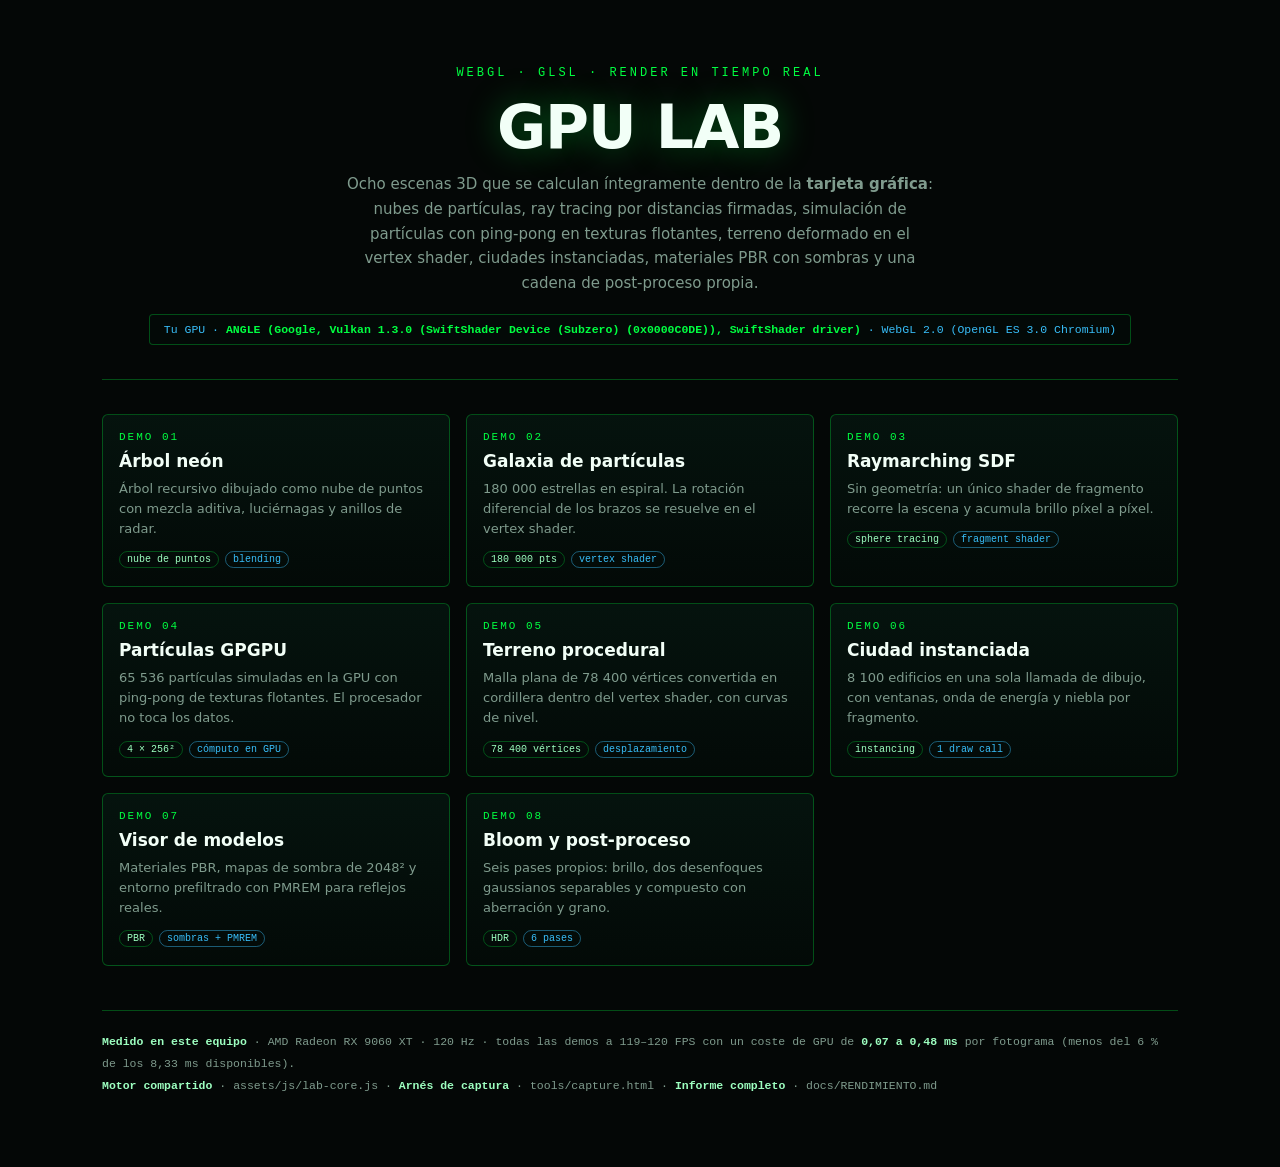
==== index.html @ 4da95eee "GPU LAB: laboratorio de animaciones y modelos 3D en tiempo real sobre GPU Ocho demos con WebGL 2 y G" ====
<!DOCTYPE html>
<html lang="es">
<head>
<meta charset="utf-8">
<meta name="viewport" content="width=device-width, initial-scale=1">
<title>GPU LAB · animaciones y modelos 3D en tiempo real</title>
<link rel="stylesheet" href="assets/css/lab.css">
</head>
<body>
<div class="wrap">

  <header class="hero">
    <div class="kicker">WEBGL · GLSL · RENDER EN TIEMPO REAL</div>
    <h1>GPU LAB</h1>
    <p>
      Ocho escenas 3D que se calculan íntegramente dentro de la <b>tarjeta gráfica</b>:
      nubes de partículas, ray tracing por distancias firmadas, simulación de partículas
      con ping-pong en texturas flotantes, terreno deformado en el vertex shader, ciudades
      instanciadas, materiales PBR con sombras y una cadena de post-proceso propia.
    </p>
    <div class="gpu-line" id="gpu-line">detectando la tarjeta gráfica…</div>
  </header>

  <section class="grid">

    <a class="card" href="demos/01-arbol-neon/index.html">
      <div class="n">DEMO 01</div>
      <h3>Árbol neón</h3>
      <p>Árbol recursivo dibujado como nube de puntos con mezcla aditiva, luciérnagas y anillos de radar.</p>
      <div class="tags"><span>nube de puntos</span><span class="gpu">blending</span></div>
    </a>

    <a class="card" href="demos/02-galaxia-particulas/index.html">
      <div class="n">DEMO 02</div>
      <h3>Galaxia de partículas</h3>
      <p>180 000 estrellas en espiral. La rotación diferencial de los brazos se resuelve en el vertex shader.</p>
      <div class="tags"><span>180 000 pts</span><span class="gpu">vertex shader</span></div>
    </a>

    <a class="card" href="demos/03-raymarching/index.html">
      <div class="n">DEMO 03</div>
      <h3>Raymarching SDF</h3>
      <p>Sin geometría: un único shader de fragmento recorre la escena y acumula brillo píxel a píxel.</p>
      <div class="tags"><span>sphere tracing</span><span class="gpu">fragment shader</span></div>
    </a>

    <a class="card" href="demos/04-gpgpu-particulas/index.html">
      <div class="n">DEMO 04</div>
      <h3>Partículas GPGPU</h3>
      <p>65 536 partículas simuladas en la GPU con ping-pong de texturas flotantes. El procesador no toca los datos.</p>
      <div class="tags"><span>4 × 256²</span><span class="gpu">cómputo en GPU</span></div>
    </a>

    <a class="card" href="demos/05-terreno-procedural/index.html">
      <div class="n">DEMO 05</div>
      <h3>Terreno procedural</h3>
      <p>Malla plana de 78 400 vértices convertida en cordillera dentro del vertex shader, con curvas de nivel.</p>
      <div class="tags"><span>78 400 vértices</span><span class="gpu">desplazamiento</span></div>
    </a>

    <a class="card" href="demos/06-ciudad-instanciada/index.html">
      <div class="n">DEMO 06</div>
      <h3>Ciudad instanciada</h3>
      <p>8 100 edificios en una sola llamada de dibujo, con ventanas, onda de energía y niebla por fragmento.</p>
      <div class="tags"><span>instancing</span><span class="gpu">1 draw call</span></div>
    </a>

    <a class="card" href="demos/07-visor-modelos/index.html">
      <div class="n">DEMO 07</div>
      <h3>Visor de modelos</h3>
      <p>Materiales PBR, mapas de sombra de 2048² y entorno prefiltrado con PMREM para reflejos reales.</p>
      <div class="tags"><span>PBR</span><span class="gpu">sombras + PMREM</span></div>
    </a>

    <a class="card" href="demos/08-postproceso-bloom/index.html">
      <div class="n">DEMO 08</div>
      <h3>Bloom y post-proceso</h3>
      <p>Seis pases propios: brillo, dos desenfoques gaussianos separables y compuesto con aberración y grano.</p>
      <div class="tags"><span>HDR</span><span class="gpu">6 pases</span></div>
    </a>

  </section>

  <div class="foot-note">
    <b>Medido en este equipo</b> · AMD Radeon RX 9060 XT · 120 Hz · todas las demos a 119–120 FPS
    con un coste de GPU de <b>0,07 a 0,48 ms</b> por fotograma (menos del 6 % de los 8,33 ms disponibles).<br>
    <b>Motor compartido</b> · <code>assets/js/lab-core.js</code> ·
    <b>Arnés de captura</b> · <code>tools/capture.html</code> ·
    <b>Informe completo</b> · <code>docs/RENDIMIENTO.md</code>
  </div>

</div>

<script src="vendor/three.min.js"></script>
<script>
/* Detecta la tarjeta gráfica real y la muestra en la portada. */
(function () {
  const el = document.getElementById('gpu-line');
  try {
    const gl = document.createElement('canvas').getContext('webgl2') ||
               document.createElement('canvas').getContext('webgl');
    if (!gl) { el.textContent = 'WebGL no disponible en este navegador'; return; }
    const ext = gl.getExtension('WEBGL_debug_renderer_info');
    const nombre = ext ? gl.getParameter(ext.UNMASKED_RENDERER_WEBGL) : gl.getParameter(gl.RENDERER);
    const ver = gl.getParameter(gl.VERSION);
    const timer = !!gl.getExtension('EXT_disjoint_timer_query_webgl2');
    el.innerHTML = 'Tu GPU · <b style="color:#00ff41">' + nombre + '</b> · ' +
                   ver + (timer ? ' · cronómetro de GPU disponible' : '');
  } catch (e) {
    el.textContent = 'no se pudo leer la tarjeta gráfica';
  }
})();
</script>
</body>
</html>
---- assets/css/lab.css ----
/* =====================================================================
   GPU LAB — hoja de estilo compartida
   Paleta: verde neón #00FF41 · azul #38BDF8 · fondo #040706
   ===================================================================== */
:root {
  --green: #00ff41;
  --green-dim: rgba(0, 255, 65, 0.55);
  --mint: #9dffc0;
  --blue: #38bdf8;
  --bg: #040706;
  --panel: rgba(4, 12, 9, 0.72);
  --line: rgba(0, 255, 65, 0.28);
  --text: #cfe9dc;
  --muted: #7f9b8d;
  --mono: Consolas, "Cascadia Mono", "Courier New", monospace;
  --sans: "Segoe UI", Inter, system-ui, Arial, sans-serif;
}

* { box-sizing: border-box; }

html, body {
  margin: 0;
  padding: 0;
  background: var(--bg);
  color: var(--text);
  font-family: var(--sans);
  -webkit-font-smoothing: antialiased;
}

body.demo { overflow: hidden; }

/* ------------------------------------------------ lienzo y capas ------ */
#view {
  position: fixed;
  inset: 0;
  width: 100%;
  height: 100%;
  display: block;
}

.overlay {
  position: fixed;
  inset: 0;
  pointer-events: none;
  z-index: 2;
}

.overlay > * { pointer-events: auto; }

/* ------------------------------------------------ panel de título ----- */
.tag {
  position: absolute;
  top: 22px;
  left: 24px;
  max-width: min(46ch, 52vw);
  padding: 14px 18px 15px;
  border: 1px solid var(--line);
  border-left: 2px solid var(--green);
  border-radius: 4px;
  background: var(--panel);
  backdrop-filter: blur(6px);
}

.tag .num {
  font-family: var(--mono);
  font-size: 11px;
  letter-spacing: 2px;
  color: var(--green);
  opacity: 0.85;
}

.tag h1 {
  margin: 6px 0 6px;
  font-size: clamp(20px, 2.4vw, 30px);
  line-height: 1.1;
  font-weight: 800;
  color: #f2fff7;
  text-shadow: 0 0 18px rgba(0, 255, 65, 0.45);
}

.tag p {
  margin: 0;
  font-size: 13px;
  line-height: 1.5;
  color: var(--muted);
}

.tag b { color: var(--mint); font-weight: 600; }

/* ------------------------------------------------ HUD ------------- */
.hud {
  position: absolute;
  top: 22px;
  right: 24px;
  min-width: 232px;
  padding: 12px 14px;
  border: 1px solid var(--line);
  border-radius: 4px;
  background: var(--panel);
  backdrop-filter: blur(6px);
  font-family: var(--mono);
  font-size: 11.5px;
  line-height: 1.75;
  color: var(--text);
}

.hud .row { display: flex; justify-content: space-between; gap: 14px; }
.hud .k { color: var(--muted); }
.hud .v { color: var(--mint); }
.hud .v.hot { color: var(--green); text-shadow: 0 0 10px rgba(0, 255, 65, 0.5); }
.hud .gpu {
  margin-top: 8px;
  padding-top: 8px;
  border-top: 1px dashed var(--line);
  font-size: 10.5px;
  color: var(--blue);
  word-break: break-word;
}
.hud .gpu span { color: var(--muted); }

/* ------------------------------------------------ pie ------------- */
.foot {
  position: absolute;
  left: 24px;
  bottom: 20px;
  display: flex;
  align-items: center;
  gap: 14px;
  font-family: var(--mono);
  font-size: 11px;
  color: var(--muted);
}

.foot a {
  color: var(--green);
  text-decoration: none;
  border-bottom: 1px solid rgba(0, 255, 65, 0.35);
}

.foot a:hover { color: #fff; border-bottom-color: #fff; }

.pill {
  padding: 3px 9px;
  border: 1px solid var(--line);
  border-radius: 100px;
  background: rgba(0, 255, 65, 0.05);
}

/* ------------------------------------------------ índice ------------- */
.wrap {
  max-width: 1120px;
  margin: 0 auto;
  padding: 46px 22px 70px;
}

.hero {
  text-align: center;
  padding: 20px 0 34px;
  border-bottom: 1px solid var(--line);
}

.hero .kicker {
  font-family: var(--mono);
  font-size: 12px;
  letter-spacing: 3px;
  color: var(--green);
}

.hero h1 {
  margin: 12px 0 10px;
  font-size: clamp(34px, 6vw, 60px);
  font-weight: 800;
  letter-spacing: -1px;
  color: #f2fff7;
  text-shadow: 0 0 34px rgba(0, 255, 65, 0.35);
}

.hero p {
  max-width: 62ch;
  margin: 0 auto;
  color: var(--muted);
  font-size: 15px;
  line-height: 1.65;
}

.hero .gpu-line {
  margin-top: 18px;
  display: inline-block;
  padding: 8px 14px;
  border: 1px solid var(--line);
  border-radius: 4px;
  background: var(--panel);
  font-family: var(--mono);
  font-size: 11.5px;
  color: var(--blue);
}

.grid {
  display: grid;
  grid-template-columns: repeat(auto-fill, minmax(268px, 1fr));
  gap: 16px;
  margin-top: 34px;
}

.card {
  display: block;
  padding: 16px 16px 18px;
  border: 1px solid var(--line);
  border-radius: 6px;
  background: linear-gradient(180deg, rgba(6, 26, 18, 0.65), rgba(3, 12, 8, 0.65));
  text-decoration: none;
  color: inherit;
  transition: border-color 0.18s, transform 0.18s, box-shadow 0.18s;
}

.card:hover {
  border-color: var(--green);
  transform: translateY(-3px);
  box-shadow: 0 10px 30px rgba(0, 255, 65, 0.12);
}

.card .n {
  font-family: var(--mono);
  font-size: 11px;
  letter-spacing: 2px;
  color: var(--green);
}

.card h3 {
  margin: 8px 0 8px;
  font-size: 17px;
  color: #f2fff7;
}

.card p {
  margin: 0;
  font-size: 13px;
  line-height: 1.55;
  color: var(--muted);
}

.card .tags {
  margin-top: 12px;
  display: flex;
  flex-wrap: wrap;
  gap: 6px;
}

.card .tags span {
  font-family: var(--mono);
  font-size: 10px;
  padding: 2px 7px;
  border: 1px solid var(--line);
  border-radius: 100px;
  color: var(--mint);
}

.card .tags span.gpu {
  color: var(--blue);
  border-color: rgba(56, 189, 248, 0.45);
}

.foot-note {
  margin-top: 44px;
  padding-top: 20px;
  border-top: 1px solid var(--line);
  font-family: var(--mono);
  font-size: 11.5px;
  color: var(--muted);
  line-height: 1.9;
}

.foot-note b { color: var(--mint); }

@media (max-width: 720px) {
  .hud { display: none; }
  .tag { max-width: 78vw; }
}
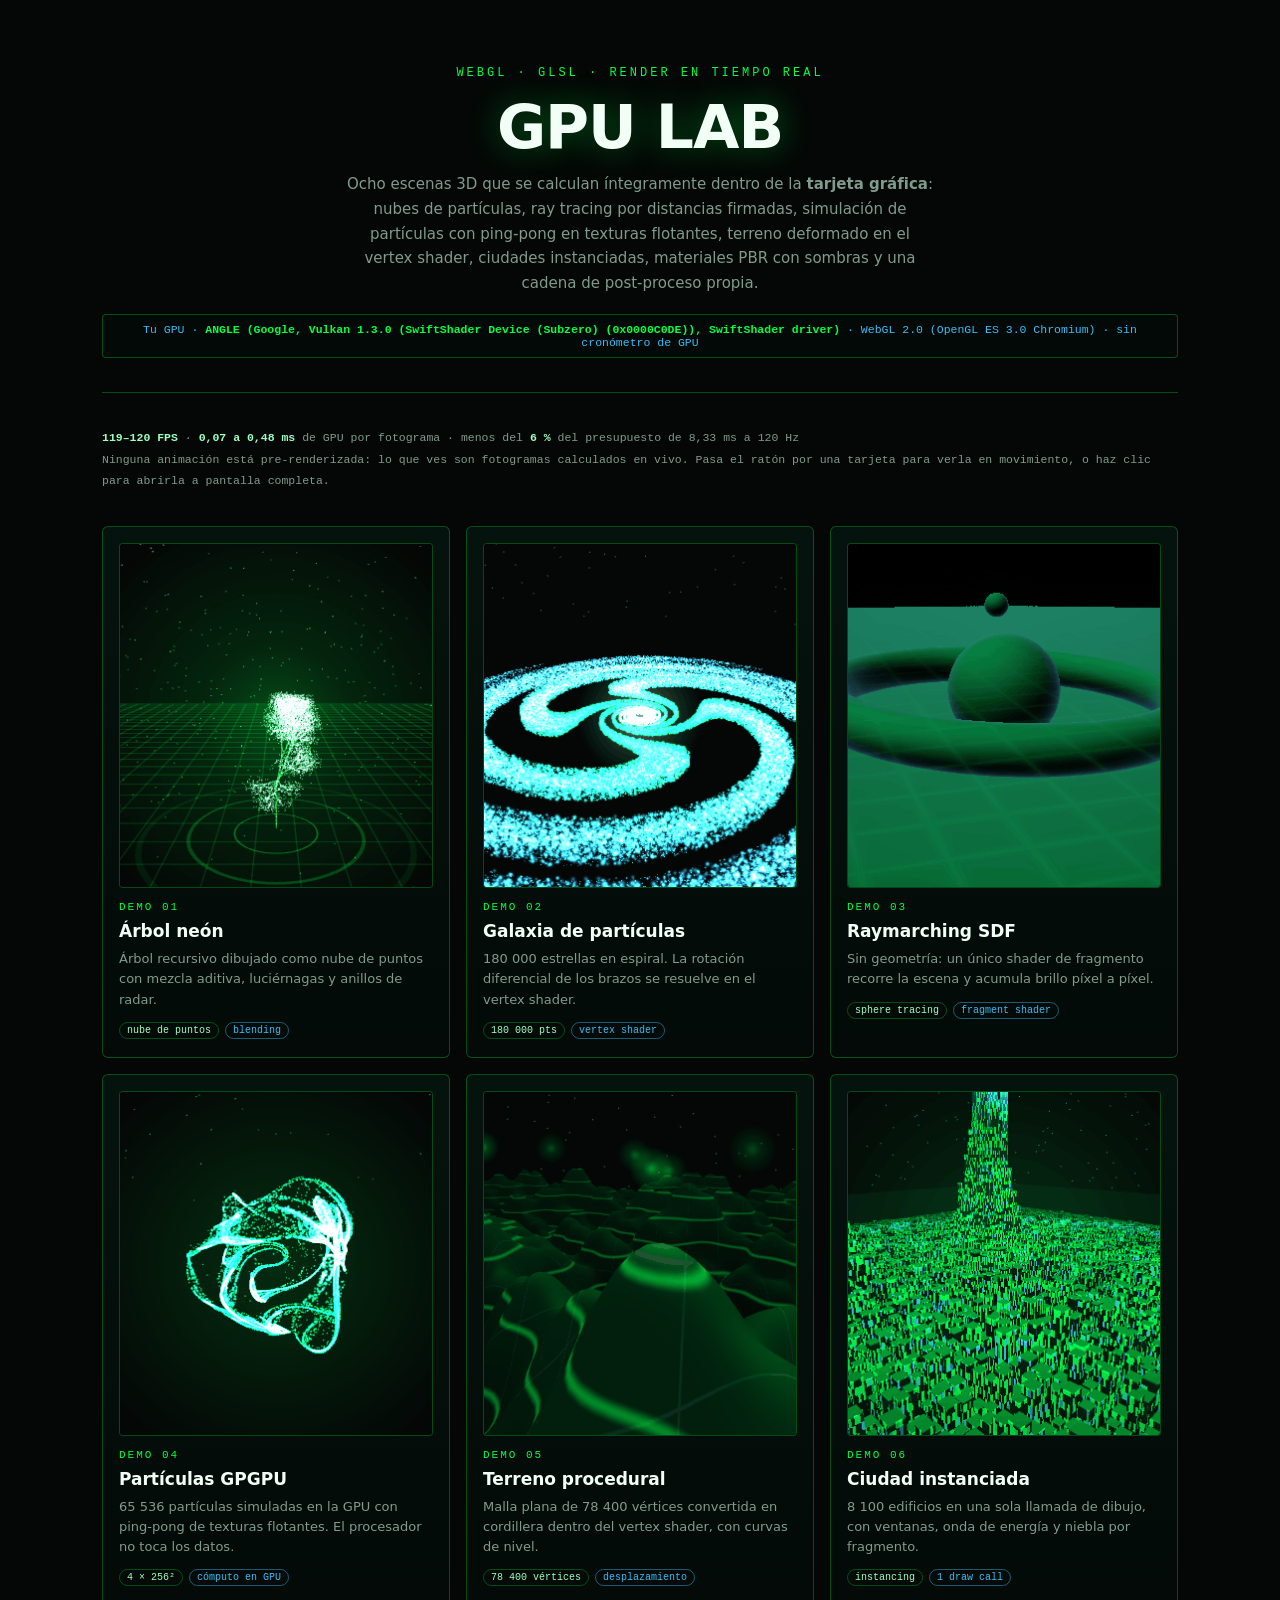
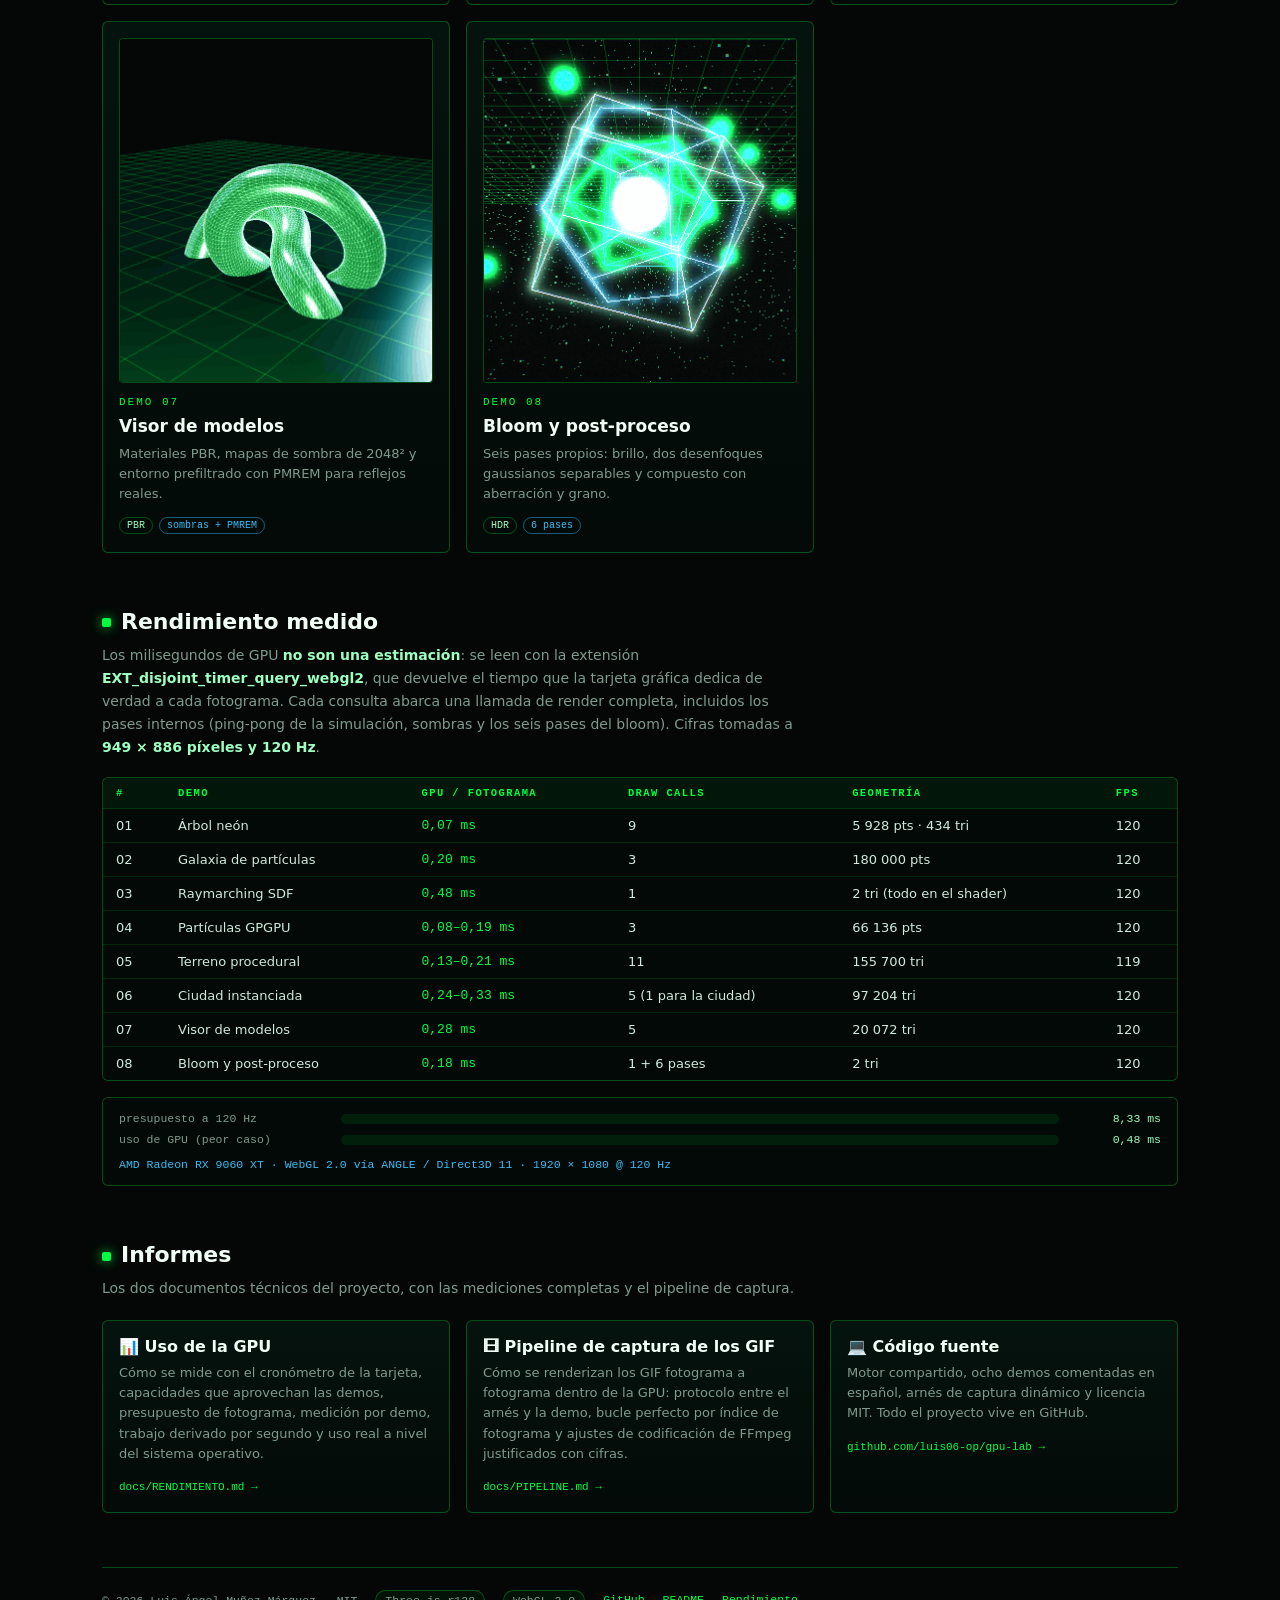
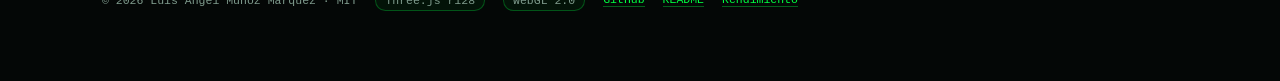
==== commit 2a431cf8: "web: la portada publicada refleja el README - index.html: miniatura animada (GIF) en cada tarjeta, s" ====
--- a/index.html
+++ b/index.html
@@ -4,6 +4,7 @@
 <meta charset="utf-8">
 <meta name="viewport" content="width=device-width, initial-scale=1">
 <title>GPU LAB · animaciones y modelos 3D en tiempo real</title>
+<meta name="description" content="Ocho escenas 3D calculadas enteramente dentro de la tarjeta gráfica: partículas, raymarching, GPGPU, terreno procedural, instancing, PBR y post-proceso.">
 <link rel="stylesheet" href="assets/css/lab.css">
 </head>
 <body>
@@ -21,9 +22,20 @@
     <div class="gpu-line" id="gpu-line">detectando la tarjeta gráfica…</div>
   </header>
 
+  <section class="section" style="margin-top:34px">
+    <div style="font-family:var(--mono);font-size:11.5px;color:var(--muted);line-height:1.9">
+      <b style="color:var(--mint)">119–120 FPS</b> ·
+      <b style="color:var(--mint)">0,07 a 0,48 ms</b> de GPU por fotograma ·
+      menos del <b style="color:var(--mint)">6 %</b> del presupuesto de 8,33 ms a 120 Hz<br>
+      Ninguna animación está pre-renderizada: lo que ves son fotogramas calculados en vivo.
+      Pasa el ratón por una tarjeta para verla en movimiento, o haz clic para abrirla a pantalla completa.
+    </div>
+  </section>
+
   <section class="grid">
 
     <a class="card" href="demos/01-arbol-neon/index.html">
+      <img class="shot" src="assets/gifs/01-arbol-neon.gif" alt="Árbol neón generado por recursión" width="840" height="345" loading="lazy">
       <div class="n">DEMO 01</div>
       <h3>Árbol neón</h3>
       <p>Árbol recursivo dibujado como nube de puntos con mezcla aditiva, luciérnagas y anillos de radar.</p>
@@ -31,6 +43,7 @@
     </a>
 
     <a class="card" href="demos/02-galaxia-particulas/index.html">
+      <img class="shot" src="assets/gifs/02-galaxia-particulas.gif" alt="Galaxia de 180 000 partículas" width="840" height="345" loading="lazy">
       <div class="n">DEMO 02</div>
       <h3>Galaxia de partículas</h3>
       <p>180 000 estrellas en espiral. La rotación diferencial de los brazos se resuelve en el vertex shader.</p>
@@ -38,6 +51,7 @@
     </a>
 
     <a class="card" href="demos/03-raymarching/index.html">
+      <img class="shot" src="assets/gifs/03-raymarching.gif" alt="Raymarching de distancias firmadas" width="840" height="345" loading="lazy">
       <div class="n">DEMO 03</div>
       <h3>Raymarching SDF</h3>
       <p>Sin geometría: un único shader de fragmento recorre la escena y acumula brillo píxel a píxel.</p>
@@ -45,6 +59,7 @@
     </a>
 
     <a class="card" href="demos/04-gpgpu-particulas/index.html">
+      <img class="shot" src="assets/gifs/04-gpgpu-particulas.gif" alt="Partículas simuladas en la GPU" width="840" height="345" loading="lazy">
       <div class="n">DEMO 04</div>
       <h3>Partículas GPGPU</h3>
       <p>65 536 partículas simuladas en la GPU con ping-pong de texturas flotantes. El procesador no toca los datos.</p>
@@ -52,6 +67,7 @@
     </a>
 
     <a class="card" href="demos/05-terreno-procedural/index.html">
+      <img class="shot" src="assets/gifs/05-terreno-procedural.gif" alt="Terreno procedural en verde neón" width="840" height="345" loading="lazy">
       <div class="n">DEMO 05</div>
       <h3>Terreno procedural</h3>
       <p>Malla plana de 78 400 vértices convertida en cordillera dentro del vertex shader, con curvas de nivel.</p>
@@ -59,6 +75,7 @@
     </a>
 
     <a class="card" href="demos/06-ciudad-instanciada/index.html">
+      <img class="shot" src="assets/gifs/06-ciudad-instanciada.gif" alt="Ciudad instanciada" width="840" height="345" loading="lazy">
       <div class="n">DEMO 06</div>
       <h3>Ciudad instanciada</h3>
       <p>8 100 edificios en una sola llamada de dibujo, con ventanas, onda de energía y niebla por fragmento.</p>
@@ -66,6 +83,7 @@
     </a>
 
     <a class="card" href="demos/07-visor-modelos/index.html">
+      <img class="shot" src="assets/gifs/07-visor-modelos.gif" alt="Visor de modelos con materiales PBR" width="840" height="345" loading="lazy">
       <div class="n">DEMO 07</div>
       <h3>Visor de modelos</h3>
       <p>Materiales PBR, mapas de sombra de 2048² y entorno prefiltrado con PMREM para reflejos reales.</p>
@@ -73,6 +91,7 @@
     </a>
 
     <a class="card" href="demos/08-postproceso-bloom/index.html">
+      <img class="shot" src="assets/gifs/08-postproceso-bloom.gif" alt="Bloom y post-proceso" width="840" height="345" loading="lazy">
       <div class="n">DEMO 08</div>
       <h3>Bloom y post-proceso</h3>
       <p>Seis pases propios: brillo, dos desenfoques gaussianos separables y compuesto con aberración y grano.</p>
@@ -81,31 +100,116 @@
 
   </section>
 
-  <div class="foot-note">
-    <b>Medido en este equipo</b> · AMD Radeon RX 9060 XT · 120 Hz · todas las demos a 119–120 FPS
-    con un coste de GPU de <b>0,07 a 0,48 ms</b> por fotograma (menos del 6 % de los 8,33 ms disponibles).<br>
-    <b>Motor compartido</b> · <code>assets/js/lab-core.js</code> ·
-    <b>Arnés de captura</b> · <code>tools/capture.html</code> ·
-    <b>Informe completo</b> · <code>docs/RENDIMIENTO.md</code>
+  <!-- ================================================== RENDIMIENTO ==== -->
+  <section class="section" id="rendimiento">
+    <h2>Rendimiento medido</h2>
+    <p>
+      Los milisegundos de GPU <b>no son una estimación</b>: se leen con la extensión
+      <b>EXT_disjoint_timer_query_webgl2</b>, que devuelve el tiempo que la tarjeta gráfica dedica
+      de verdad a cada fotograma. Cada consulta abarca una llamada de render completa, incluidos
+      los pases internos (ping-pong de la simulación, sombras y los seis pases del bloom).
+      Cifras tomadas a <b>949 × 886 píxeles y 120 Hz</b>.
+    </p>
+
+    <div class="table-wrap">
+      <table class="data">
+        <thead>
+          <tr>
+            <th>#</th><th>Demo</th><th>GPU / fotograma</th><th>Draw calls</th><th>Geometría</th><th>FPS</th>
+          </tr>
+        </thead>
+        <tbody>
+          <tr><td>01</td><td>Árbol neón</td><td class="g">0,07 ms</td><td>9</td><td>5 928 pts · 434 tri</td><td>120</td></tr>
+          <tr><td>02</td><td>Galaxia de partículas</td><td class="g">0,20 ms</td><td>3</td><td>180 000 pts</td><td>120</td></tr>
+          <tr><td>03</td><td>Raymarching SDF</td><td class="g">0,48 ms</td><td>1</td><td>2 tri (todo en el shader)</td><td>120</td></tr>
+          <tr><td>04</td><td>Partículas GPGPU</td><td class="g">0,08–0,19 ms</td><td>3</td><td>66 136 pts</td><td>120</td></tr>
+          <tr><td>05</td><td>Terreno procedural</td><td class="g">0,13–0,21 ms</td><td>11</td><td>155 700 tri</td><td>119</td></tr>
+          <tr><td>06</td><td>Ciudad instanciada</td><td class="g">0,24–0,33 ms</td><td>5 (1 para la ciudad)</td><td>97 204 tri</td><td>120</td></tr>
+          <tr><td>07</td><td>Visor de modelos</td><td class="g">0,28 ms</td><td>5</td><td>20 072 tri</td><td>120</td></tr>
+          <tr><td>08</td><td>Bloom y post-proceso</td><td class="g">0,18 ms</td><td>1 + 6 pases</td><td>2 tri</td><td>120</td></tr>
+        </tbody>
+      </table>
+    </div>
+
+    <div class="budget">
+      <div class="line">
+        <span class="label">presupuesto a 120 Hz</span>
+        <span class="track"><span class="fill" style="width:100%"></span></span>
+        <span class="val">8,33 ms</span>
+      </div>
+      <div class="line">
+        <span class="label">uso de GPU (peor caso)</span>
+        <span class="track"><span class="fill" style="width:5.8%"></span></span>
+        <span class="val">0,48 ms</span>
+      </div>
+      <div class="line" style="margin-top:12px;color:var(--blue)">
+        AMD Radeon RX 9060 XT · WebGL 2.0 vía ANGLE / Direct3D 11 · 1920 × 1080 @ 120 Hz
+      </div>
+    </div>
+  </section>
+
+  <!-- ================================================== INFORMES ======= -->
+  <section class="section" id="informes">
+    <h2>Informes</h2>
+    <p>Los dos documentos técnicos del proyecto, con las mediciones completas y el pipeline de captura.</p>
+
+    <div class="docs">
+      <a class="doc" href="https://github.com/luis06-op/gpu-lab/blob/main/docs/RENDIMIENTO.md">
+        <h3>📊 Uso de la GPU</h3>
+        <p>
+          Cómo se mide con el cronómetro de la tarjeta, capacidades que aprovechan las demos,
+          presupuesto de fotograma, medición por demo, trabajo derivado por segundo y
+          uso real a nivel del sistema operativo.
+        </p>
+        <span class="go">docs/RENDIMIENTO.md</span>
+      </a>
+
+      <a class="doc" href="https://github.com/luis06-op/gpu-lab/blob/main/docs/PIPELINE.md">
+        <h3>🎞 Pipeline de captura de los GIF</h3>
+        <p>
+          Cómo se renderizan los GIF fotograma a fotograma dentro de la GPU: protocolo entre el
+          arnés y la demo, bucle perfecto por índice de fotograma y ajustes de codificación
+          de FFmpeg justificados con cifras.
+        </p>
+        <span class="go">docs/PIPELINE.md</span>
+      </a>
+
+      <a class="doc" href="https://github.com/luis06-op/gpu-lab">
+        <h3>💻 Código fuente</h3>
+        <p>
+          Motor compartido, ocho demos comentadas en español, arnés de captura dinámico y
+          licencia MIT. Todo el proyecto vive en GitHub.
+        </p>
+        <span class="go">github.com/luis06-op/gpu-lab</span>
+      </a>
+    </div>
+  </section>
+
+  <div class="site-foot">
+    <span>© 2026 Luis Ángel Muñoz Márquez · MIT</span>
+    <span class="pill">Three.js r128</span>
+    <span class="pill">WebGL 2.0</span>
+    <a href="https://github.com/luis06-op/gpu-lab">GitHub</a>
+    <a href="https://github.com/luis06-op/gpu-lab#readme">README</a>
+    <a href="index.html#rendimiento">Rendimiento</a>
   </div>
 
 </div>
 
-<script src="vendor/three.min.js"></script>
 <script>
 /* Detecta la tarjeta gráfica real y la muestra en la portada. */
 (function () {
   const el = document.getElementById('gpu-line');
   try {
-    const gl = document.createElement('canvas').getContext('webgl2') ||
-               document.createElement('canvas').getContext('webgl');
+    const c = document.createElement('canvas');
+    const gl = c.getContext('webgl2') || c.getContext('webgl');
     if (!gl) { el.textContent = 'WebGL no disponible en este navegador'; return; }
     const ext = gl.getExtension('WEBGL_debug_renderer_info');
     const nombre = ext ? gl.getParameter(ext.UNMASKED_RENDERER_WEBGL) : gl.getParameter(gl.RENDERER);
     const ver = gl.getParameter(gl.VERSION);
     const timer = !!gl.getExtension('EXT_disjoint_timer_query_webgl2');
-    el.innerHTML = 'Tu GPU · <b style="color:#00ff41">' + nombre + '</b> · ' +
-                   ver + (timer ? ' · cronómetro de GPU disponible' : '');
+    el.innerHTML = 'Tu GPU · <b style="color:#00ff41">' + nombre + '</b> · ' + ver +
+                   (timer ? ' · cronómetro de GPU disponible' : ' · sin cronómetro de GPU');
   } catch (e) {
     el.textContent = 'no se pudo leer la tarjeta gráfica';
   }
--- a/assets/css/lab.css
+++ b/assets/css/lab.css
@@ -272,7 +272,152 @@
 
 .foot-note b { color: var(--mint); }
 
+/* ------------------------------------------------ secciones del índice -- */
+.section { margin-top: 56px; }
+
+.section > h2 {
+  margin: 0 0 10px;
+  font-size: 22px;
+  font-weight: 800;
+  color: #f2fff7;
+}
+
+.section > h2::before {
+  content: '';
+  display: inline-block;
+  width: 9px;
+  height: 9px;
+  margin-right: 10px;
+  border-radius: 2px;
+  background: var(--green);
+  box-shadow: 0 0 12px rgba(0, 255, 65, 0.8);
+  vertical-align: middle;
+}
+
+.section > p {
+  margin: 0 0 18px;
+  max-width: 78ch;
+  font-size: 14px;
+  line-height: 1.65;
+  color: var(--muted);
+}
+
+.section > p b { color: var(--mint); }
+
+/* miniatura animada de cada demo */
+.card .shot {
+  display: block;
+  width: 100%;
+  aspect-ratio: 840 / 345;
+  object-fit: cover;
+  margin-bottom: 13px;
+  border: 1px solid var(--line);
+  border-radius: 4px;
+  background: #020604;
+  transition: border-color 0.18s, filter 0.18s;
+}
+
+.card:hover .shot { border-color: rgba(0, 255, 65, 0.55); filter: saturate(1.15); }
+
+/* tabla de rendimiento */
+.table-wrap {
+  overflow-x: auto;
+  border: 1px solid var(--line);
+  border-radius: 6px;
+  background: rgba(3, 12, 8, 0.55);
+}
+
+table.data {
+  width: 100%;
+  border-collapse: collapse;
+  font-size: 13px;
+}
+
+table.data th,
+table.data td {
+  padding: 9px 13px;
+  text-align: left;
+  border-bottom: 1px solid rgba(0, 255, 65, 0.12);
+  white-space: nowrap;
+}
+
+table.data th {
+  font-family: var(--mono);
+  font-size: 10.5px;
+  letter-spacing: 1.4px;
+  text-transform: uppercase;
+  color: var(--green);
+  background: rgba(0, 255, 65, 0.05);
+}
+
+table.data td { color: var(--text); }
+table.data td.g { color: var(--green); font-family: var(--mono); }
+table.data tr:last-child td { border-bottom: 0; }
+
+/* barra del presupuesto de fotograma */
+.budget {
+  margin-top: 16px;
+  padding: 14px 16px;
+  border: 1px solid var(--line);
+  border-radius: 6px;
+  background: rgba(3, 12, 8, 0.55);
+  font-family: var(--mono);
+  font-size: 11.5px;
+  color: var(--muted);
+}
+
+.budget .line { display: flex; align-items: center; gap: 12px; white-space: nowrap; }
+.budget .line + .line { margin-top: 8px; }
+.budget .label { width: 210px; flex: none; }
+.budget .track { flex: 1; min-width: 60px; height: 10px; border-radius: 100px; background: rgba(0, 255, 65, 0.09); overflow: hidden; }
+.budget .fill { height: 100%; border-radius: 100px; background: linear-gradient(90deg, #00ff41, #38bdf8); }
+.budget .val { width: 90px; flex: none; text-align: right; color: var(--mint); }
+
+/* tarjetas de informes */
+.docs {
+  display: grid;
+  grid-template-columns: repeat(auto-fit, minmax(290px, 1fr));
+  gap: 16px;
+  margin-top: 20px;
+}
+
+.doc {
+  display: block;
+  padding: 16px 16px 18px;
+  border: 1px solid var(--line);
+  border-radius: 6px;
+  background: linear-gradient(180deg, rgba(6, 26, 18, 0.65), rgba(3, 12, 8, 0.65));
+  text-decoration: none;
+  color: inherit;
+  transition: border-color 0.18s, transform 0.18s;
+}
+
+.doc:hover { border-color: var(--green); transform: translateY(-3px); }
+.doc h3 { margin: 0 0 7px; font-size: 16px; color: #f2fff7; }
+.doc p { margin: 0 0 11px; font-size: 13px; line-height: 1.55; color: var(--muted); }
+.doc .go { font-family: var(--mono); font-size: 11px; color: var(--green); }
+.doc .go::after { content: ' →'; }
+
+/* pie del índice */
+.site-foot {
+  margin-top: 54px;
+  padding-top: 22px;
+  border-top: 1px solid var(--line);
+  display: flex;
+  flex-wrap: wrap;
+  gap: 10px 18px;
+  align-items: center;
+  font-family: var(--mono);
+  font-size: 11.5px;
+  color: var(--muted);
+}
+
+.site-foot a { color: var(--green); text-decoration: none; border-bottom: 1px solid rgba(0, 255, 65, 0.35); }
+.site-foot a:hover { color: #fff; border-bottom-color: #fff; }
+
 @media (max-width: 720px) {
   .hud { display: none; }
   .tag { max-width: 78vw; }
-}
+  .budget .label { width: 118px; font-size: 10px; }
+  .budget .val { width: 74px; }
+}
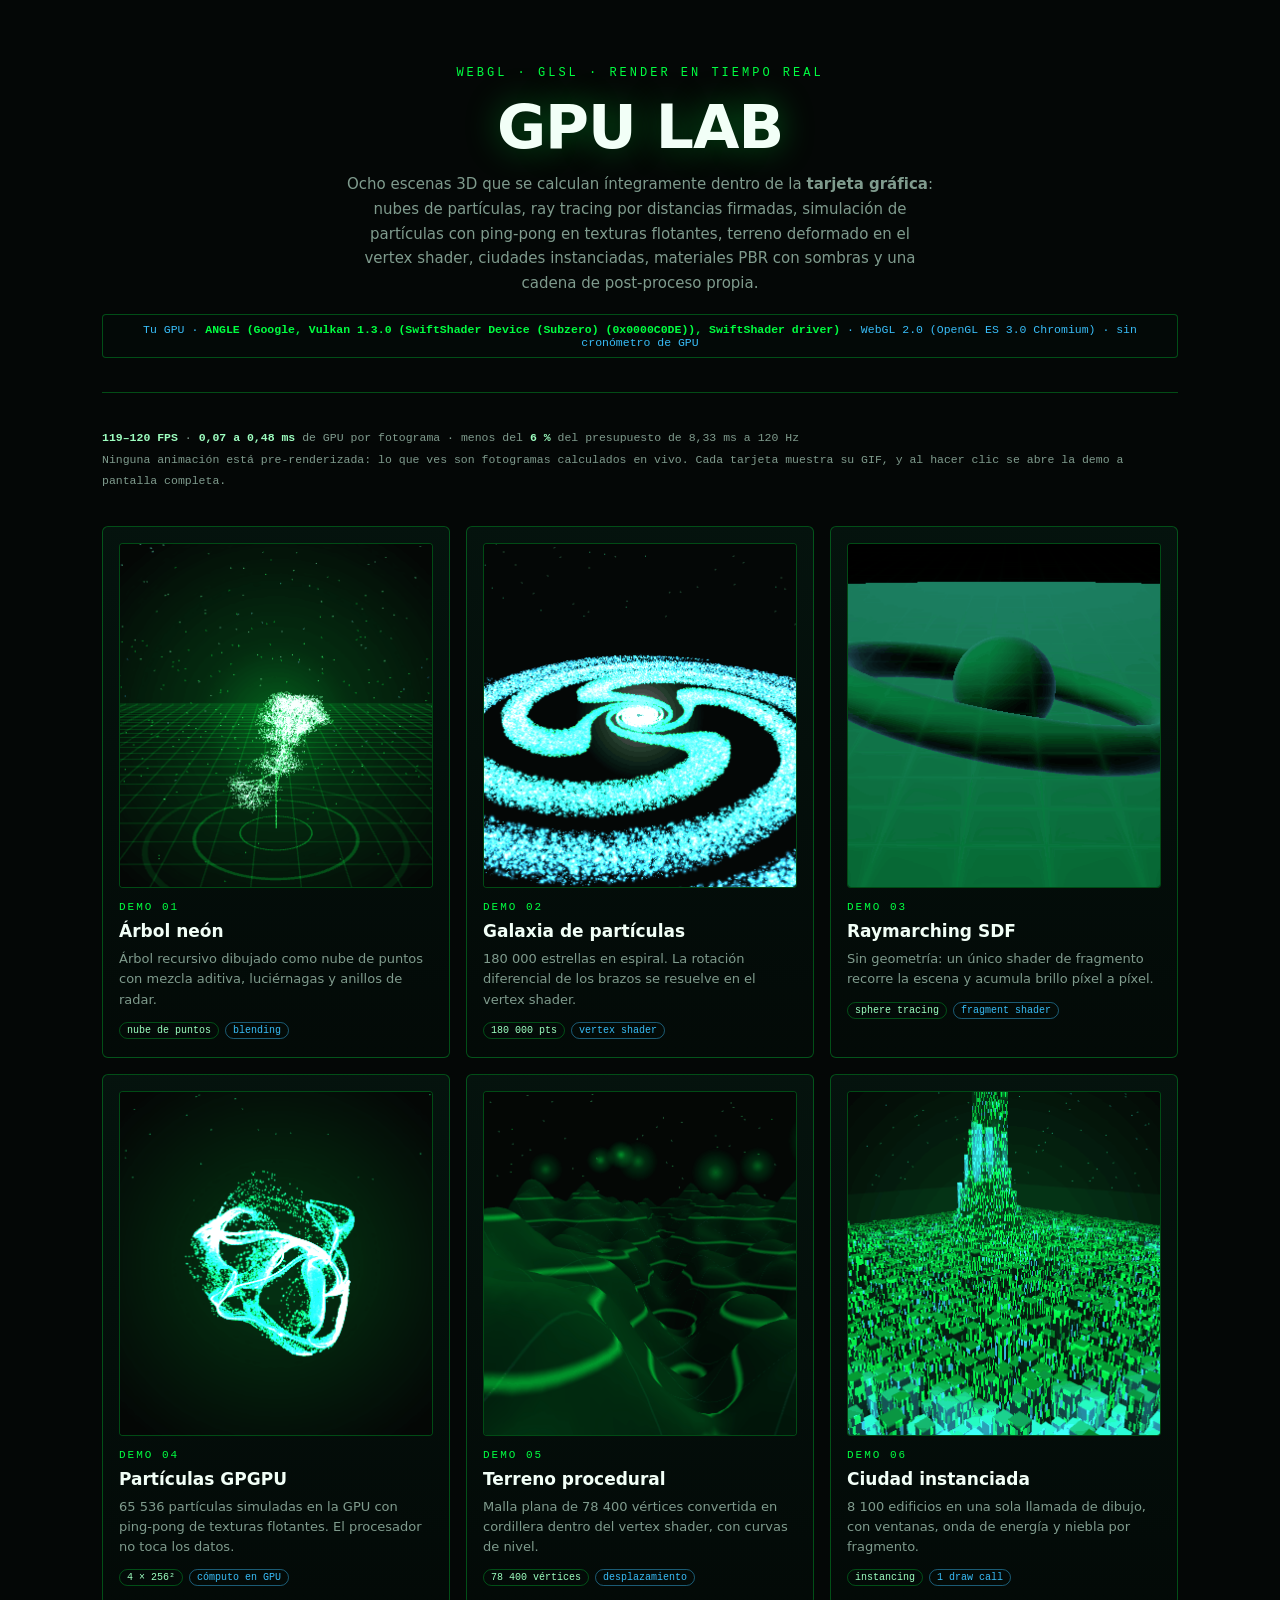
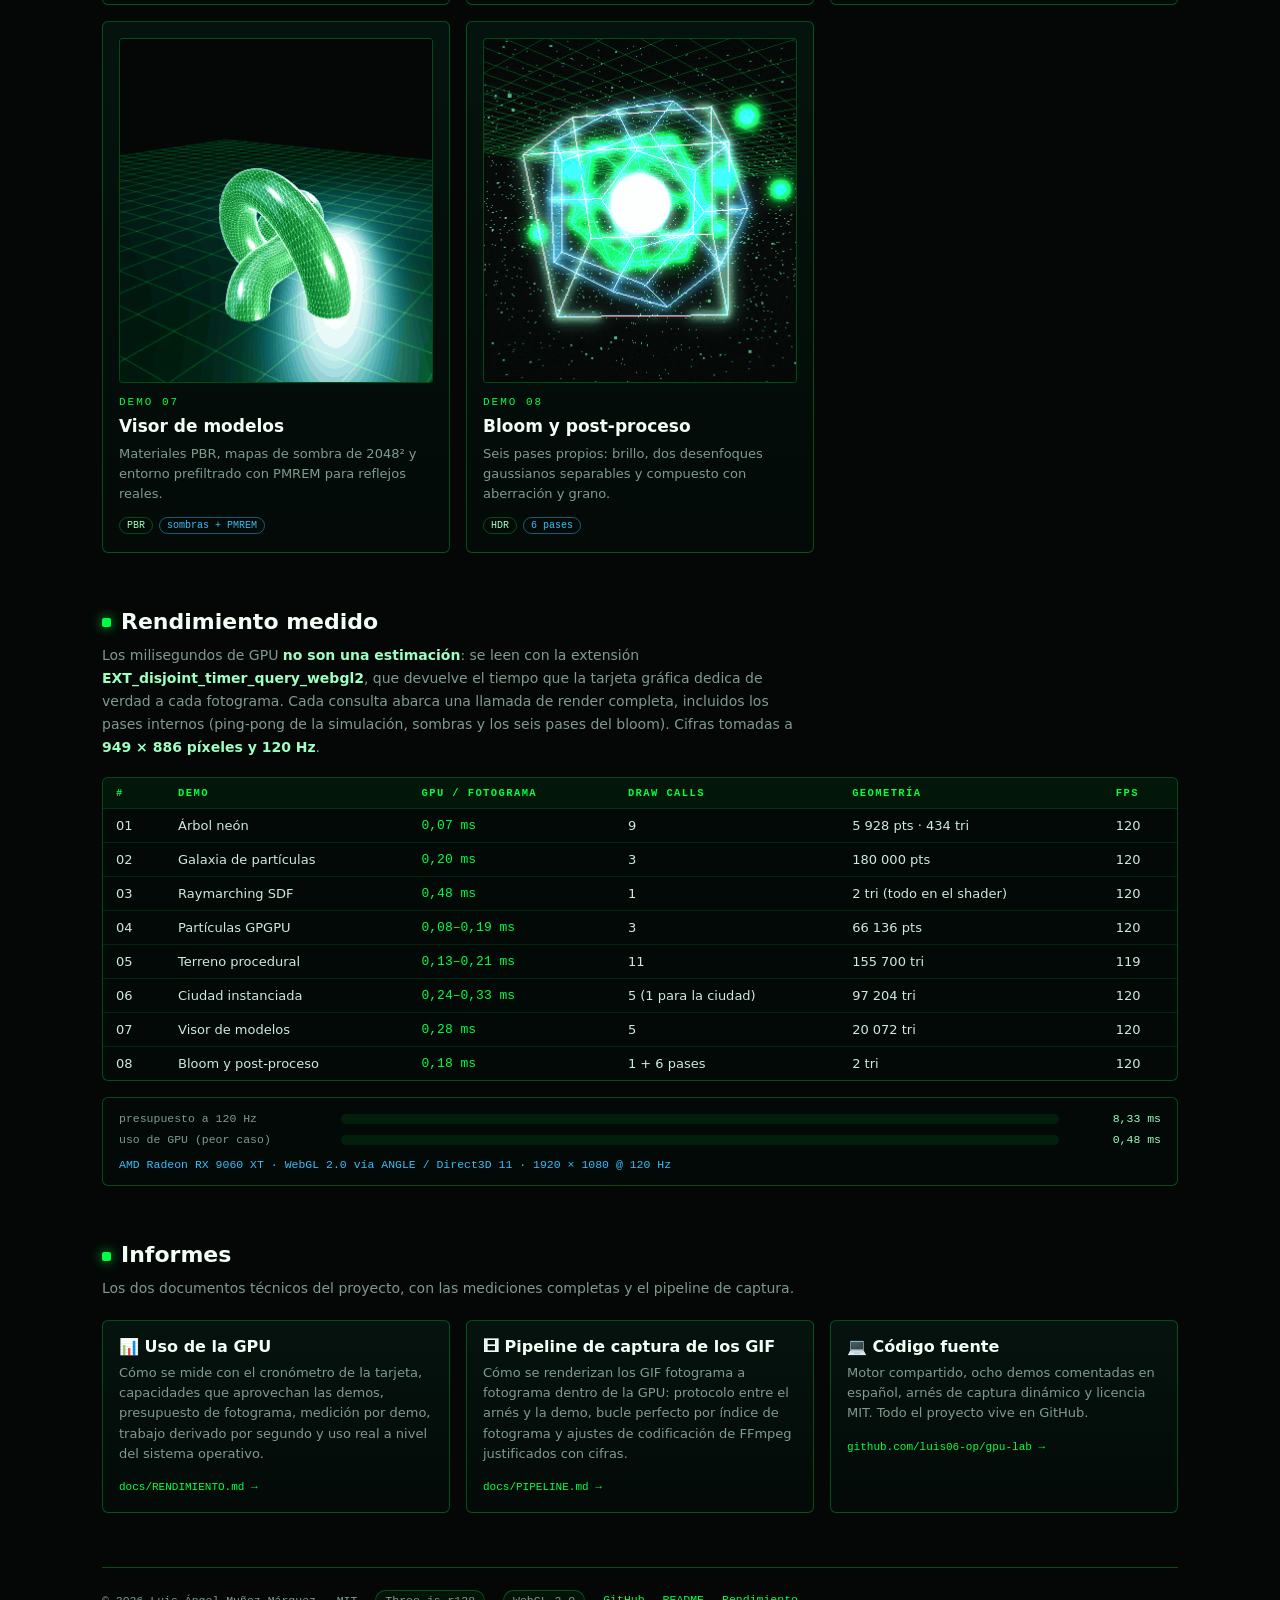
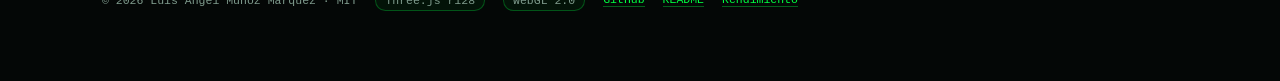
==== commit cdd4b850: "web: corregir el texto de la portada sobre las miniaturas" ====
--- a/index.html
+++ b/index.html
@@ -28,7 +28,7 @@
       <b style="color:var(--mint)">0,07 a 0,48 ms</b> de GPU por fotograma ·
       menos del <b style="color:var(--mint)">6 %</b> del presupuesto de 8,33 ms a 120 Hz<br>
       Ninguna animación está pre-renderizada: lo que ves son fotogramas calculados en vivo.
-      Pasa el ratón por una tarjeta para verla en movimiento, o haz clic para abrirla a pantalla completa.
+      Cada tarjeta muestra su GIF, y al hacer clic se abre la demo a pantalla completa.
     </div>
   </section>
 
